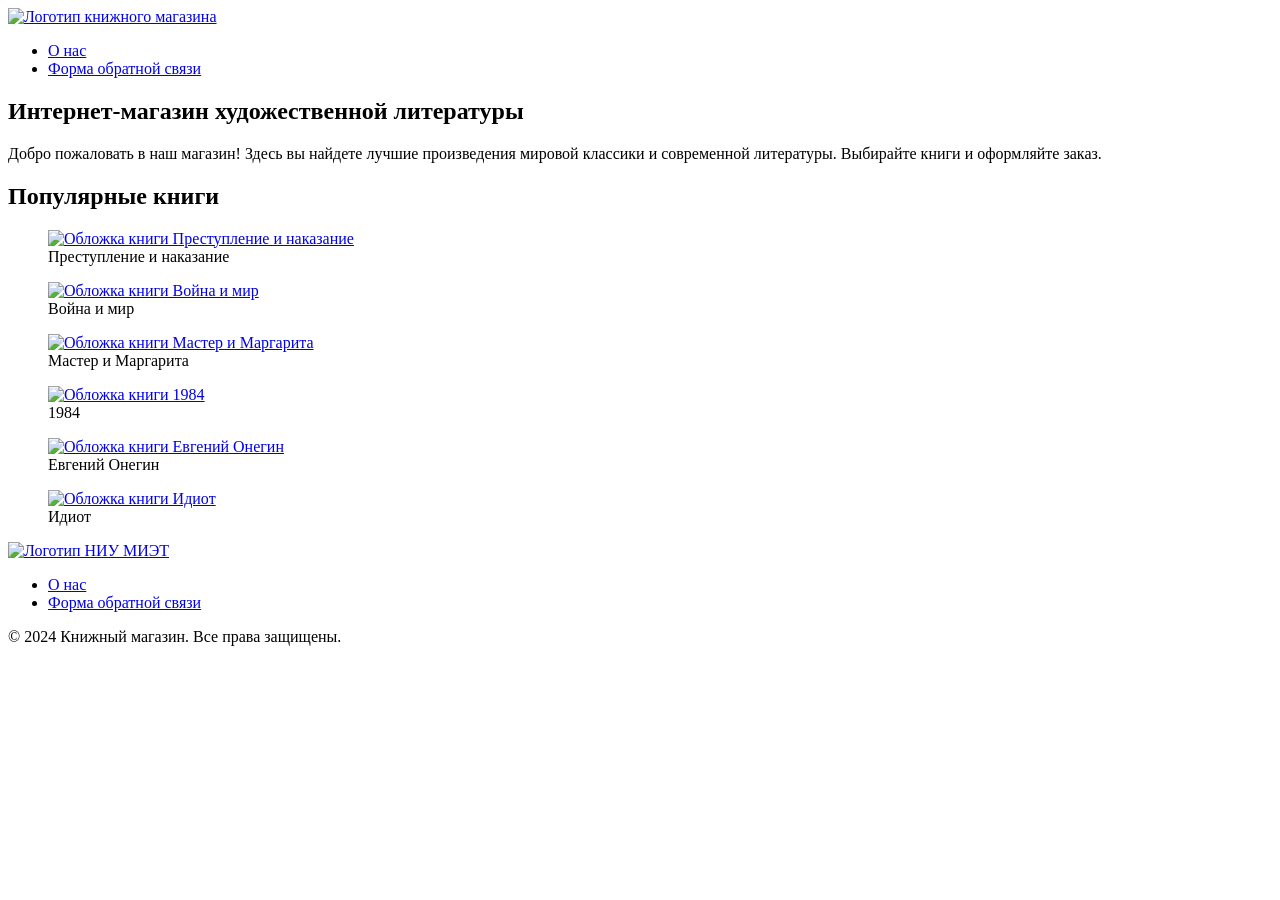
==== lab1/index.html @ bb47a2ff "finished lab1" ====
<!DOCTYPE html>
<html lang="ru">
<head>
    <meta charset="UTF-8">
    <meta name="viewport" content="width=device-width, initial-scale=1.0">
    <title>Книжный магазин - Художественная литература</title>
</head>
<body>
    <header>
        <a href="index.html">
            <img src="https://cdn-icons-png.flaticon.com/512/2997/2997600.png" alt="Логотип книжного магазина" width="80">
        </a>
        <nav>
            <ul>
                <li><a href="about.html">О нас</a></li>
                <li><a href="form.html">Форма обратной связи</a></li>
            </ul>
        </nav>
    </header>

    <main>
        <section>
            <h1>Интернет-магазин художественной литературы</h1>
            <p>Добро пожаловать в наш магазин! Здесь вы найдете лучшие произведения мировой классики и современной литературы. Выбирайте книги и оформляйте заказ.</p>
        </section>

        <section>
            <h2>Популярные книги</h2>
            <div>
                <figure>
                    <a href="book1.html">
                        <img src="https://upload.wikimedia.org/wikipedia/ru/thumb/8/84/Преступление_и_наказание_cover.jpg/300px-Преступление_и_наказание_cover.jpg" alt="Обложка книги Преступление и наказание" width="150">
                    </a>
                    <figcaption>Преступление и наказание</figcaption>
                </figure>
                <figure>
                    <a href="book2.html">
                        <img src="https://upload.wikimedia.org/wikipedia/commons/thumb/6/6d/War_and_Peace_1.jpg/300px-War_and_Peace_1.jpg" alt="Обложка книги Война и мир" width="150">
                    </a>
                    <figcaption>Война и мир</figcaption>
                </figure>
                <figure>
                    <a href="book3.html">
                        <img src="https://upload.wikimedia.org/wikipedia/ru/thumb/1/16/Master_i_Margarita_cover.jpg/300px-Master_i_Margarita_cover.jpg" alt="Обложка книги Мастер и Маргарита" width="150">
                    </a>
                    <figcaption>Мастер и Маргарита</figcaption>
                </figure>
                <figure>
                    <a href="book4.html">
                        <img src="https://upload.wikimedia.org/wikipedia/ru/thumb/a/a2/1984_%D0%9E%D1%80%D1%83%D1%8D%D0%BB%D0%BB.jpg/300px-1984_%D0%9E%D1%80%D1%83%D1%8D%D0%BB%D0%BB.jpg" alt="Обложка книги 1984" width="150">
                    </a>
                    <figcaption>1984</figcaption>
                </figure>
                <figure>
                    <a href="book5.html">
                        <img src="https://upload.wikimedia.org/wikipedia/ru/thumb/3/3c/Evgeniy_Onegin.jpg/300px-Evgeniy_Onegin.jpg" alt="Обложка книги Евгений Онегин" width="150">
                    </a>
                    <figcaption>Евгений Онегин</figcaption>
                </figure>
                <figure>
                    <a href="book6.html">
                        <img src="https://upload.wikimedia.org/wikipedia/ru/thumb/7/7d/Idiot_Dostoevsky.jpg/300px-Idiot_Dostoevsky.jpg" alt="Обложка книги Идиот" width="150">
                    </a>
                    <figcaption>Идиот</figcaption>
                </figure>
            </div>
        </section>
    </main>

    <footer>
        <a href="https://miet.ru/" target="_blank">
            <img src="https://www.miet.ru/upload/iblock/dc2/dc2e5b7e9d3e8c6b7f0a1e2c3d4a5b6f.png" alt="Логотип НИУ МИЭТ" width="50">
        </a>
        <nav>
            <ul>
                <li><a href="about.html">О нас</a></li>
                <li><a href="form.html">Форма обратной связи</a></li>
            </ul>
        </nav>
        <p>&copy; 2024 Книжный магазин. Все права защищены.</p>
    </footer>
</body>
</html>
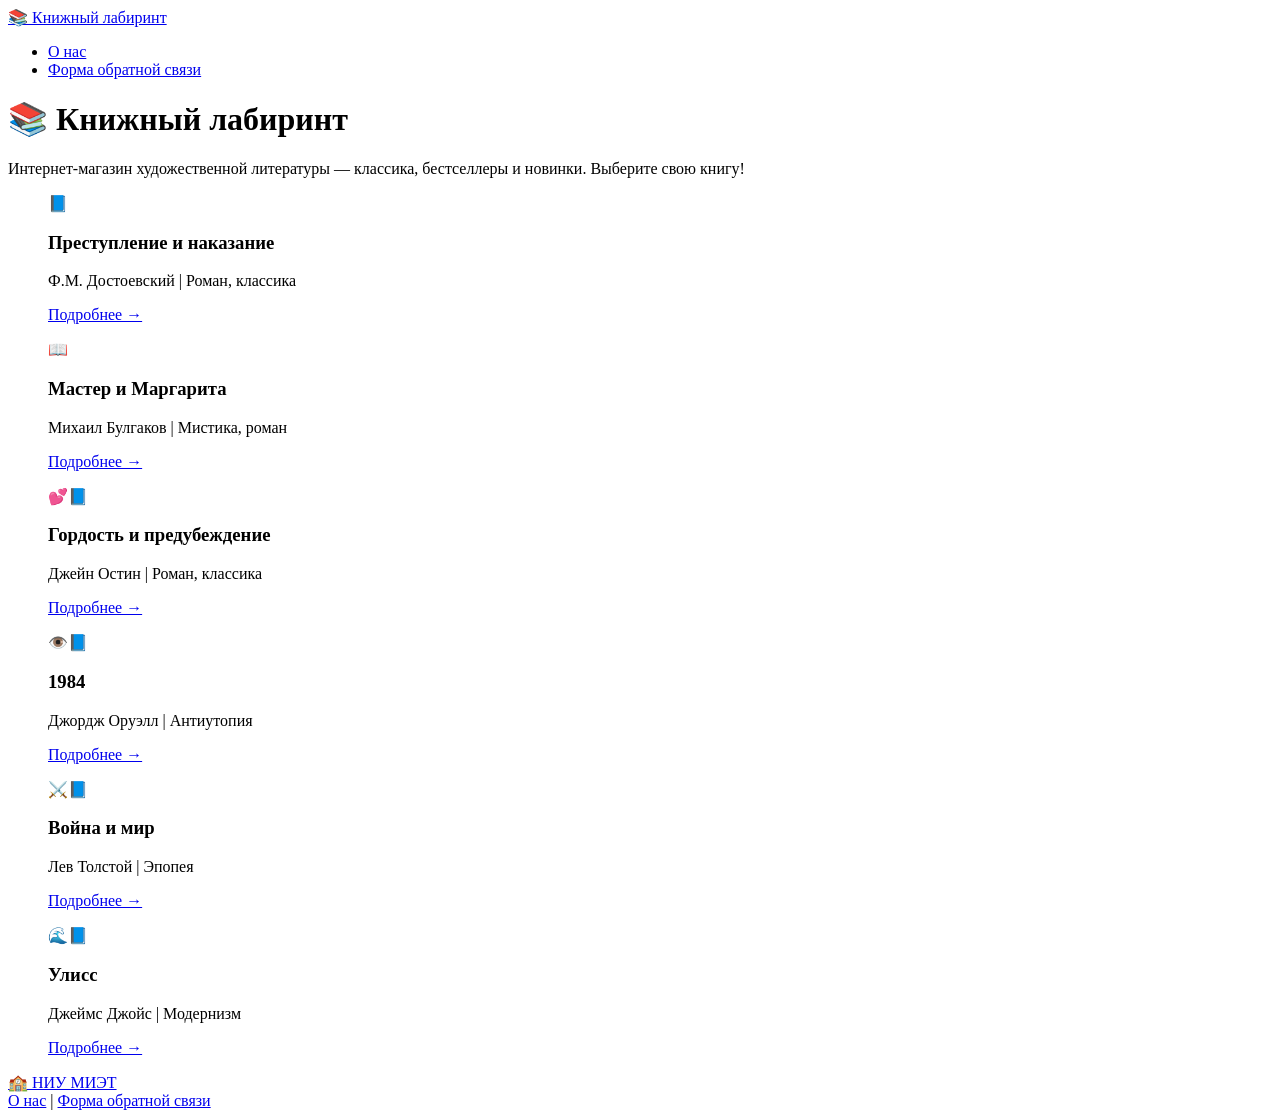
==== commit bad810b0: "lab1 finish" ====
--- a/lab1/index.html
+++ b/lab1/index.html
@@ -2,82 +2,97 @@
 <html lang="ru">
 <head>
     <meta charset="UTF-8">
-    <meta name="viewport" content="width=device-width, initial-scale=1.0">
-    <title>Книжный магазин - Художественная литература</title>
+    <title>Книжный лабиринт | Интернет-магазин художественной литературы</title>
 </head>
 <body>
-    <header>
-        <a href="index.html">
-            <img src="https://cdn-icons-png.flaticon.com/512/2997/2997600.png" alt="Логотип книжного магазина" width="80">
-        </a>
-        <nav>
-            <ul>
-                <li><a href="about.html">О нас</a></li>
-                <li><a href="form.html">Форма обратной связи</a></li>
-            </ul>
-        </nav>
-    </header>
 
-    <main>
-        <section>
-            <h1>Интернет-магазин художественной литературы</h1>
-            <p>Добро пожаловать в наш магазин! Здесь вы найдете лучшие произведения мировой классики и современной литературы. Выбирайте книги и оформляйте заказ.</p>
-        </section>
+<header>
+    <div class="logo">
+        <a href="index.html">📚 Книжный лабиринт</a>
+    </div>
+    <nav>
+        <ul>
+            <li><a href="about.html">О нас</a></li>
+            <li><a href="form.html">Форма обратной связи</a></li>
+        </ul>
+    </nav>
+</header>
 
-        <section>
-            <h2>Популярные книги</h2>
-            <div>
-                <figure>
-                    <a href="book1.html">
-                        <img src="https://upload.wikimedia.org/wikipedia/ru/thumb/8/84/Преступление_и_наказание_cover.jpg/300px-Преступление_и_наказание_cover.jpg" alt="Обложка книги Преступление и наказание" width="150">
-                    </a>
-                    <figcaption>Преступление и наказание</figcaption>
-                </figure>
-                <figure>
-                    <a href="book2.html">
-                        <img src="https://upload.wikimedia.org/wikipedia/commons/thumb/6/6d/War_and_Peace_1.jpg/300px-War_and_Peace_1.jpg" alt="Обложка книги Война и мир" width="150">
-                    </a>
-                    <figcaption>Война и мир</figcaption>
-                </figure>
-                <figure>
-                    <a href="book3.html">
-                        <img src="https://upload.wikimedia.org/wikipedia/ru/thumb/1/16/Master_i_Margarita_cover.jpg/300px-Master_i_Margarita_cover.jpg" alt="Обложка книги Мастер и Маргарита" width="150">
-                    </a>
-                    <figcaption>Мастер и Маргарита</figcaption>
-                </figure>
-                <figure>
-                    <a href="book4.html">
-                        <img src="https://upload.wikimedia.org/wikipedia/ru/thumb/a/a2/1984_%D0%9E%D1%80%D1%83%D1%8D%D0%BB%D0%BB.jpg/300px-1984_%D0%9E%D1%80%D1%83%D1%8D%D0%BB%D0%BB.jpg" alt="Обложка книги 1984" width="150">
-                    </a>
-                    <figcaption>1984</figcaption>
-                </figure>
-                <figure>
-                    <a href="book5.html">
-                        <img src="https://upload.wikimedia.org/wikipedia/ru/thumb/3/3c/Evgeniy_Onegin.jpg/300px-Evgeniy_Onegin.jpg" alt="Обложка книги Евгений Онегин" width="150">
-                    </a>
-                    <figcaption>Евгений Онегин</figcaption>
-                </figure>
-                <figure>
-                    <a href="book6.html">
-                        <img src="https://upload.wikimedia.org/wikipedia/ru/thumb/7/7d/Idiot_Dostoevsky.jpg/300px-Idiot_Dostoevsky.jpg" alt="Обложка книги Идиот" width="150">
-                    </a>
-                    <figcaption>Идиот</figcaption>
-                </figure>
-            </div>
-        </section>
-    </main>
+<main>
+    <h1>📚 Книжный лабиринт</h1>
+    <p>Интернет-магазин художественной литературы — классика, бестселлеры и новинки. Выберите свою книгу!</p>
+    
+    <div class="cards-grid">
+        <!-- карточка 1 -->
+        <figure>
+            📘
+            <figcaption>
+                <h3>Преступление и наказание</h3>
+                <p>Ф.М. Достоевский | Роман, классика</p>
+                <a href="book1.html">Подробнее →</a>
+            </figcaption>
+        </figure>
+        
+        <!-- карточка 2 -->
+        <figure>
+            📖
+            <figcaption>
+                <h3>Мастер и Маргарита</h3>
+                <p>Михаил Булгаков | Мистика, роман</p>
+                <a href="book2.html">Подробнее →</a>
+            </figcaption>
+        </figure>
+        
+        <!-- карточка 3 -->
+        <figure>
+            💕📘
+            <figcaption>
+                <h3>Гордость и предубеждение</h3>
+                <p>Джейн Остин | Роман, классика</p>
+                <a href="book3.html">Подробнее →</a>
+            </figcaption>
+        </figure>
+        
+        <!-- карточка 4 -->
+        <figure>
+            👁️📘
+            <figcaption>
+                <h3>1984</h3>
+                <p>Джордж Оруэлл | Антиутопия</p>
+                <a href="book4.html">Подробнее →</a>
+            </figcaption>
+        </figure>
+        
+        <!-- карточка 5 -->
+        <figure>
+            ⚔️📘
+            <figcaption>
+                <h3>Война и мир</h3>
+                <p>Лев Толстой | Эпопея</p>
+                <a href="book5.html">Подробнее →</a>
+            </figcaption>
+        </figure>
+        
+        <!-- карточка 6 -->
+        <figure>
+            🌊📘
+            <figcaption>
+                <h3>Улисс</h3>
+                <p>Джеймс Джойс | Модернизм</p>
+                <a href="book6.html">Подробнее →</a>
+            </figcaption>
+        </figure>
+    </div>
+</main>
 
-    <footer>
-        <a href="https://miet.ru/" target="_blank">
-            <img src="https://www.miet.ru/upload/iblock/dc2/dc2e5b7e9d3e8c6b7f0a1e2c3d4a5b6f.png" alt="Логотип НИУ МИЭТ" width="50">
-        </a>
-        <nav>
-            <ul>
-                <li><a href="about.html">О нас</a></li>
-                <li><a href="form.html">Форма обратной связи</a></li>
-            </ul>
-        </nav>
-        <p>&copy; 2024 Книжный магазин. Все права защищены.</p>
-    </footer>
+<footer>
+    <div>
+        <a href="https://miet.ru" target="_blank">🏫 НИУ МИЭТ</a>
+    </div>
+    <div>
+        <a href="about.html">О нас</a> | <a href="form.html">Форма обратной связи</a>
+    </div>
+</footer>
+
 </body>
 </html>
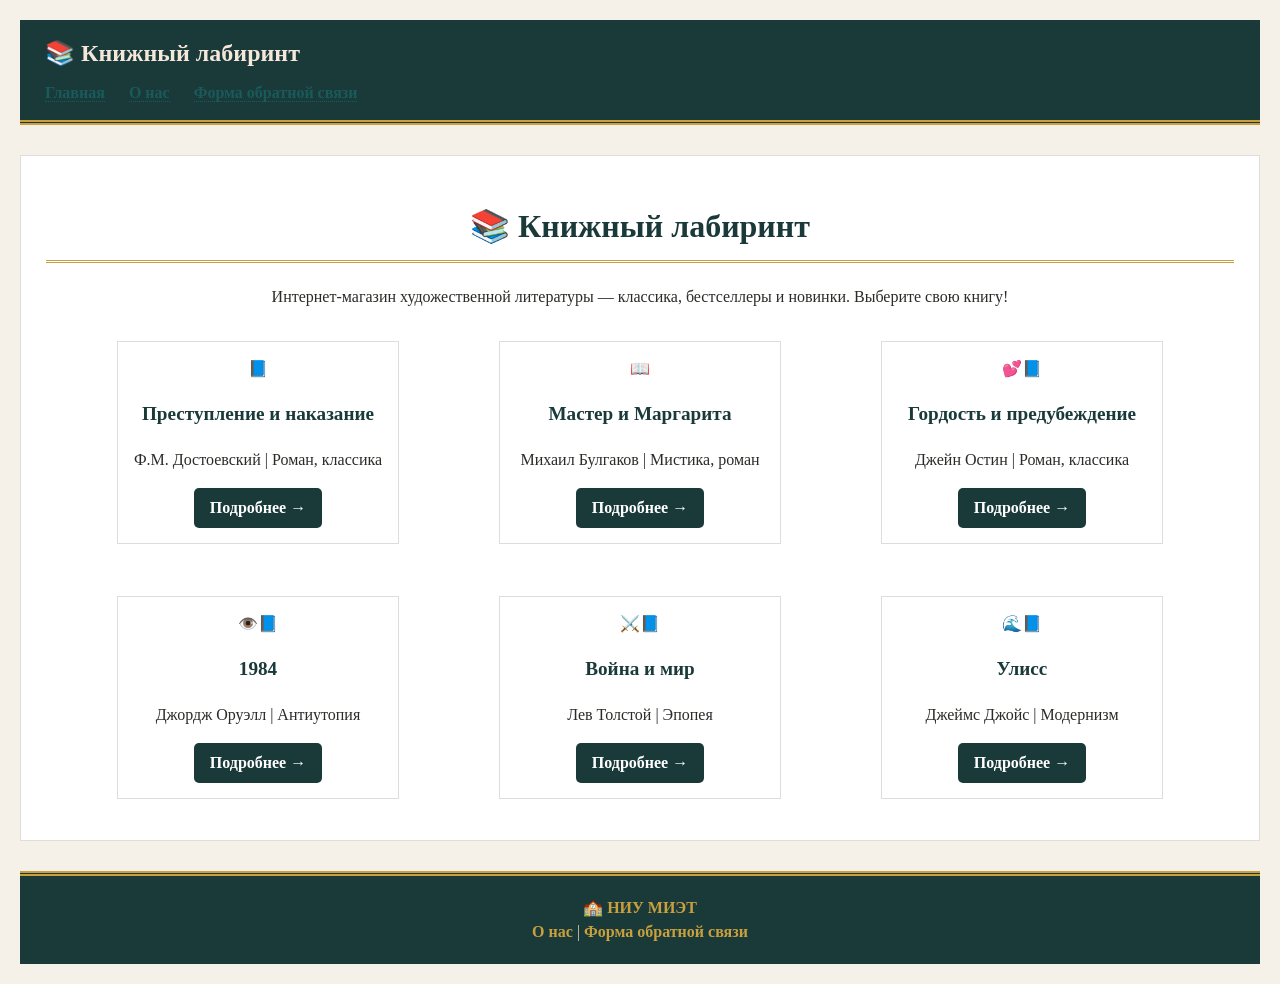
==== commit 27379962: "lab2 finish" ====
--- a/lab1/index.html
+++ b/lab1/index.html
@@ -3,95 +3,83 @@
 <head>
     <meta charset="UTF-8">
     <title>Книжный лабиринт | Интернет-магазин художественной литературы</title>
+    <link rel="stylesheet" href="style.css">
 </head>
 <body>
 
 <header>
-    <div class="logo">
-        <a href="index.html">📚 Книжный лабиринт</a>
-    </div>
+    <div class="logo">📚 Книжный лабиринт</div>
     <nav>
-        <ul>
-            <li><a href="about.html">О нас</a></li>
-            <li><a href="form.html">Форма обратной связи</a></li>
-        </ul>
+        <a href="index.html">Главная</a>
+        <a href="about.html">О нас</a>
+        <a href="form.html">Форма обратной связи</a>
     </nav>
 </header>
 
 <main>
     <h1>📚 Книжный лабиринт</h1>
-    <p>Интернет-магазин художественной литературы — классика, бестселлеры и новинки. Выберите свою книгу!</p>
+    <p style="text-align: center;">Интернет-магазин художественной литературы — классика, бестселлеры и новинки. Выберите свою книгу!</p>
     
     <div class="cards-grid">
-        <!-- карточка 1 -->
-        <figure>
+        <figure class="card">
             📘
             <figcaption>
                 <h3>Преступление и наказание</h3>
                 <p>Ф.М. Достоевский | Роман, классика</p>
-                <a href="book1.html">Подробнее →</a>
+                <a href="book1.html" class="button-link">Подробнее →</a>
             </figcaption>
         </figure>
         
-        <!-- карточка 2 -->
-        <figure>
+        <figure class="card">
             📖
             <figcaption>
                 <h3>Мастер и Маргарита</h3>
                 <p>Михаил Булгаков | Мистика, роман</p>
-                <a href="book2.html">Подробнее →</a>
+                <a href="book2.html" class="button-link">Подробнее →</a>
             </figcaption>
         </figure>
         
-        <!-- карточка 3 -->
-        <figure>
+        <figure class="card">
             💕📘
             <figcaption>
                 <h3>Гордость и предубеждение</h3>
                 <p>Джейн Остин | Роман, классика</p>
-                <a href="book3.html">Подробнее →</a>
+                <a href="book3.html" class="button-link">Подробнее →</a>
             </figcaption>
         </figure>
         
-        <!-- карточка 4 -->
-        <figure>
+        <figure class="card">
             👁️📘
             <figcaption>
                 <h3>1984</h3>
                 <p>Джордж Оруэлл | Антиутопия</p>
-                <a href="book4.html">Подробнее →</a>
+                <a href="book4.html" class="button-link">Подробнее →</a>
             </figcaption>
         </figure>
         
-        <!-- карточка 5 -->
-        <figure>
+        <figure class="card">
             ⚔️📘
             <figcaption>
                 <h3>Война и мир</h3>
                 <p>Лев Толстой | Эпопея</p>
-                <a href="book5.html">Подробнее →</a>
+                <a href="book5.html" class="button-link">Подробнее →</a>
             </figcaption>
         </figure>
         
-        <!-- карточка 6 -->
-        <figure>
+        <figure class="card">
             🌊📘
             <figcaption>
                 <h3>Улисс</h3>
                 <p>Джеймс Джойс | Модернизм</p>
-                <a href="book6.html">Подробнее →</a>
+                <a href="book6.html" class="button-link">Подробнее →</a>
             </figcaption>
         </figure>
     </div>
 </main>
 
 <footer>
-    <div>
-        <a href="https://miet.ru" target="_blank">🏫 НИУ МИЭТ</a>
-    </div>
-    <div>
-        <a href="about.html">О нас</a> | <a href="form.html">Форма обратной связи</a>
-    </div>
+    <div><a href="https://miet.ru" target="_blank">🏫 НИУ МИЭТ</a></div>
+    <div><a href="about.html">О нас</a> | <a href="form.html">Форма обратной связи</a></div>
 </footer>
 
 </body>
--- a/lab1/style.css
+++ b/lab1/style.css
@@ -0,0 +1,276 @@
+body {
+    background-color: #f5f0e8;
+    font-family: 'Georgia', 'Times New Roman', Times, serif;
+    color: #2c2b28;
+    margin: 0;
+    padding: 20px;
+    line-height: 1.5;
+}
+
+
+header {
+    background-color: #1a3a3a;
+    color: #f5e7d9;
+    padding: 15px 25px;
+    border-bottom: 5px double #c9a03d;
+    margin-bottom: 30px;
+}
+
+header a {
+    color: #f5e7d9;
+    text-decoration: none;
+    font-weight: bold;
+}
+
+header a:hover {
+    color: #c9a03d;
+    text-decoration: underline;
+}
+
+header .logo {
+    font-size: 1.5rem;
+    font-weight: bold;
+}
+
+nav {
+    margin-top: 10px;
+}
+
+nav a {
+    margin-right: 20px;
+}
+
+
+main {
+    background-color: #ffffff;
+    padding: 25px;
+    border: 1px solid #ddd;
+    margin-bottom: 30px;
+}
+
+
+h1 {
+    color: #1a3a3a;
+    font-family: 'Georgia', 'Times New Roman', Times, serif;
+    font-weight: bold;
+    text-align: center;
+    border-bottom: 3px double #c9a03d;
+    padding-bottom: 10px;
+}
+
+h2 {
+    color: #2c5a5a;
+    font-family: 'Georgia', 'Times New Roman', Times, serif;
+    font-weight: bold;
+    border-left: 5px solid #c9a03d;
+    padding-left: 15px;
+    margin-top: 25px;
+}
+
+h3 {
+    color: #3a6b6b;
+    font-family: 'Georgia', 'Times New Roman', Times, serif;
+    font-weight: bold;
+}
+
+
+
+table {
+    width: 100%;
+    border-collapse: collapse;
+    margin: 20px 0;
+    font-family: 'Courier New', Courier, monospace;
+}
+
+
+th, td {
+    border: 2px double #8b7a5a;
+    padding: 12px;
+    vertical-align: top;
+}
+
+
+th {
+    background-color: #3a6b6b;
+    color: #ffffff;
+    font-weight: bold;
+    text-align: center;
+    font-family: 'Georgia', 'Times New Roman', Times, serif;
+    border-bottom: 4px double #ffd966;
+}
+
+
+td:first-child {
+    background-color: #e8dcc8;
+    color: #1a3a3a;
+    font-weight: bold;
+    text-align: center;
+    font-family: 'Georgia', 'Times New Roman', Times, serif;
+    border-right: 3px double #c9a03d;
+}
+
+
+td {
+    background-color: #fefaf5;
+    color: #2c2b28;
+    text-align: left;
+    font-family: 'Segoe UI', Tahoma, Geneva, Verdana, sans-serif;
+}
+
+
+tr:nth-child(even) td:not(:first-child) {
+    background-color: #f5efe5;
+}
+
+
+
+
+a:link {
+    color: #1a5a5a;
+    font-family: 'Georgia', 'Times New Roman', Times, serif;
+    font-weight: 600;
+    text-decoration: none;
+    border-bottom: 1px dotted #1a5a5a;
+}
+
+
+a:visited {
+    color: #6b4c7c;
+    font-family: 'Georgia', 'Times New Roman', Times, serif;
+    font-weight: 600;
+    text-decoration: none;
+    border-bottom: 1px dotted #6b4c7c;
+}
+
+
+a:hover {
+    color: #c9a03d;
+    font-family: 'Georgia', 'Times New Roman', Times, serif;
+    font-weight: bold;
+    text-decoration: underline;
+    border-bottom: 2px solid #c9a03d;
+}
+
+
+a:active {
+    color: #ff6b6b;
+    font-family: 'Georgia', 'Times New Roman', Times, serif;
+    font-weight: bold;
+    text-decoration: none;
+    border-bottom: 2px dashed #ff6b6b;
+}
+
+
+.button-link:link,
+.back-link:link {
+    display: inline-block;
+    background-color: #1a3a3a;
+    color: #ffffff;
+    padding: 8px 16px;
+    text-decoration: none;
+    border-radius: 5px;
+    border: none;
+    font-weight: bold;
+}
+
+.button-link:visited,
+.back-link:visited {
+    background-color: #4a5a6a;
+    color: #dddddd;
+}
+
+.button-link:hover,
+.back-link:hover {
+    background-color: #c9a03d;
+    color: #1a3a3a;
+    text-decoration: none;
+    border-bottom: none;
+}
+
+.button-link:active,
+.back-link:active {
+    background-color: #ff6b6b;
+    color: white;
+}
+
+
+
+.cards-grid {
+    display: flex;
+    flex-wrap: wrap;
+    gap: 20px;
+    justify-content: center;
+}
+
+figure.card {
+    background-color: #ffffff;
+    border: 1px solid #ddd;
+    width: 250px;
+    padding: 15px;
+    text-align: center;
+}
+
+figure.card figcaption h3 {
+    color: #1a3a3a;
+    font-size: 1.2rem;
+}
+
+
+
+form {
+    background-color: #fefaf5;
+    padding: 20px;
+    border: 1px solid #ddd;
+}
+
+form div {
+    margin-bottom: 15px;
+}
+
+label {
+    font-weight: bold;
+    font-family: 'Georgia', 'Times New Roman', Times, serif;
+    color: #1a3a3a;
+}
+
+input, select, textarea {
+    padding: 8px;
+    border: 1px solid #ccc;
+    font-family: 'Segoe UI', Tahoma, Geneva, Verdana, sans-serif;
+}
+
+button {
+    background-color: #1a3a3a;
+    color: white;
+    padding: 10px 20px;
+    border: none;
+    font-weight: bold;
+    cursor: pointer;
+}
+
+button:hover {
+    background-color: #c9a03d;
+    color: #1a3a3a;
+}
+
+
+
+footer {
+    background-color: #1a3a3a;
+    color: #d6cdb0;
+    padding: 20px;
+    text-align: center;
+    border-top: 5px double #c9a03d;
+    margin-top: 30px;
+}
+
+footer a:link,
+footer a:visited {
+    color: #c9a03d;
+    border-bottom: none;
+}
+
+footer a:hover {
+    color: #ffffff;
+    text-decoration: underline;
+}
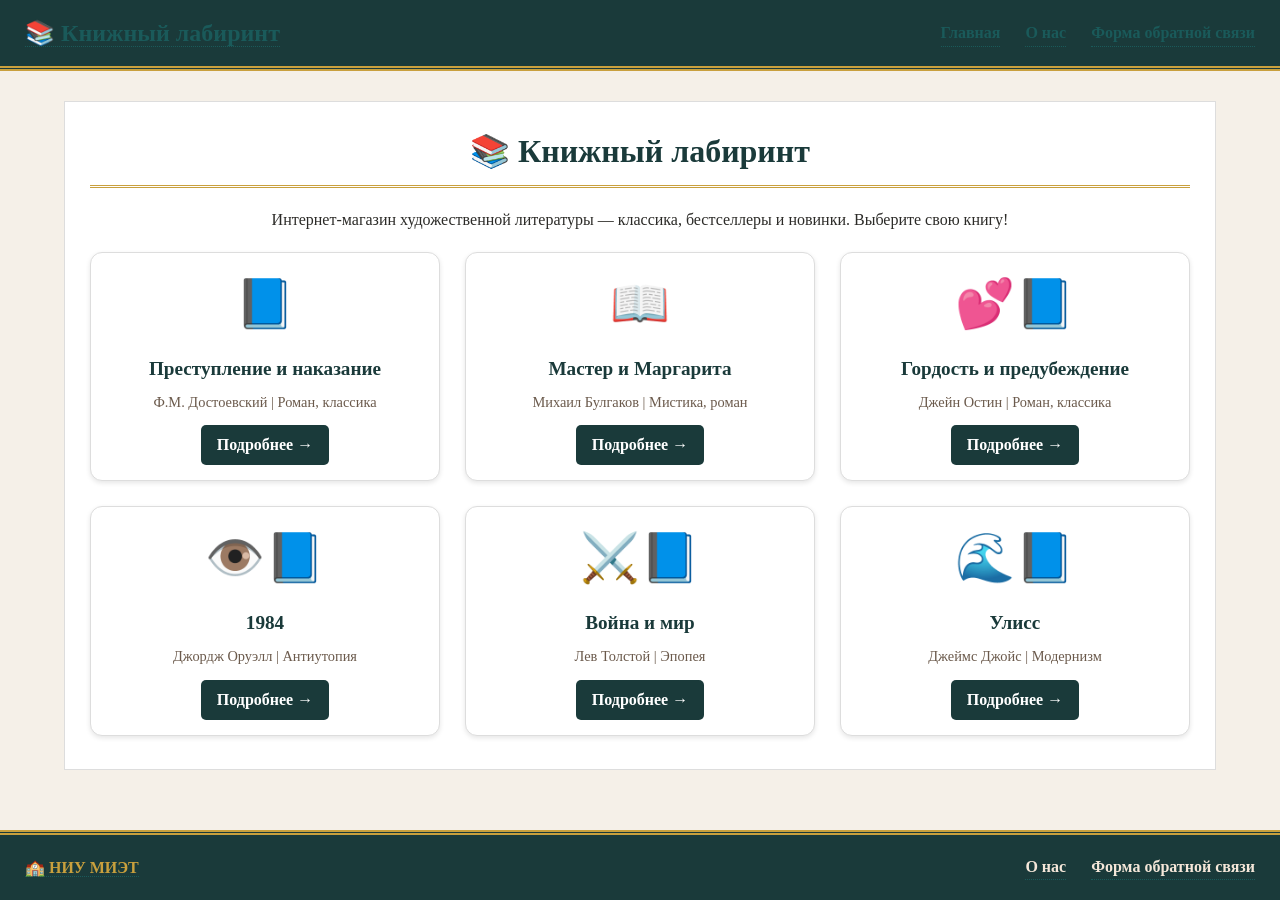
==== commit 829c9d40: "lab3" ====
--- a/lab1/index.html
+++ b/lab1/index.html
@@ -7,12 +7,16 @@
 </head>
 <body>
 
-<header>
-    <div class="logo">📚 Книжный лабиринт</div>
+<header class="header-container">
+    <div class="logo">
+        <a href="index.html">📚 Книжный лабиринт</a>
+    </div>
     <nav>
-        <a href="index.html">Главная</a>
-        <a href="about.html">О нас</a>
-        <a href="form.html">Форма обратной связи</a>
+        <ul class="nav-links">
+            <li><a href="index.html">Главная</a></li>
+            <li><a href="about.html">О нас</a></li>
+            <li><a href="form.html">Форма обратной связи</a></li>
+        </ul>
     </nav>
 </header>
 
@@ -22,7 +26,7 @@
     
     <div class="cards-grid">
         <figure class="card">
-            📘
+            <div style="font-size: 3rem;">📘</div>
             <figcaption>
                 <h3>Преступление и наказание</h3>
                 <p>Ф.М. Достоевский | Роман, классика</p>
@@ -31,7 +35,7 @@
         </figure>
         
         <figure class="card">
-            📖
+            <div style="font-size: 3rem;">📖</div>
             <figcaption>
                 <h3>Мастер и Маргарита</h3>
                 <p>Михаил Булгаков | Мистика, роман</p>
@@ -40,7 +44,7 @@
         </figure>
         
         <figure class="card">
-            💕📘
+            <div style="font-size: 3rem;">💕📘</div>
             <figcaption>
                 <h3>Гордость и предубеждение</h3>
                 <p>Джейн Остин | Роман, классика</p>
@@ -49,7 +53,7 @@
         </figure>
         
         <figure class="card">
-            👁️📘
+            <div style="font-size: 3rem;">👁️📘</div>
             <figcaption>
                 <h3>1984</h3>
                 <p>Джордж Оруэлл | Антиутопия</p>
@@ -58,7 +62,7 @@
         </figure>
         
         <figure class="card">
-            ⚔️📘
+            <div style="font-size: 3rem;">⚔️📘</div>
             <figcaption>
                 <h3>Война и мир</h3>
                 <p>Лев Толстой | Эпопея</p>
@@ -67,7 +71,7 @@
         </figure>
         
         <figure class="card">
-            🌊📘
+            <div style="font-size: 3rem;">🌊📘</div>
             <figcaption>
                 <h3>Улисс</h3>
                 <p>Джеймс Джойс | Модернизм</p>
@@ -77,9 +81,14 @@
     </div>
 </main>
 
-<footer>
-    <div><a href="https://miet.ru" target="_blank">🏫 НИУ МИЭТ</a></div>
-    <div><a href="about.html">О нас</a> | <a href="form.html">Форма обратной связи</a></div>
+<footer class="footer-container">
+    <div class="footer-logo">
+        <a href="https://miet.ru" target="_blank">🏫 НИУ МИЭТ</a>
+    </div>
+    <div class="footer-links">
+        <a href="about.html">О нас</a>
+        <a href="form.html">Форма обратной связи</a>
+    </div>
 </footer>
 
 </body>
--- a/lab1/style.css
+++ b/lab1/style.css
@@ -1,54 +1,86 @@
+/* ========== ОСНОВНЫЕ СТИЛИ ДЛЯ ВСЕХ СТРАНИЦ ========== */
+
+* {
+    margin: 0;
+    padding: 0;
+    box-sizing: border-box;
+}
+
 body {
     background-color: #f5f0e8;
     font-family: 'Georgia', 'Times New Roman', Times, serif;
     color: #2c2b28;
-    margin: 0;
-    padding: 20px;
     line-height: 1.5;
-}
-
-
-header {
+    min-height: 100vh;
+    display: flex;
+    flex-direction: column;
+}
+
+/* ========== HEADER - Flex контейнер ========== */
+/* Логотип и панель навигации прижаты к противоположным сторонам */
+/* Элементы выровнены по вертикали */
+
+.header-container {
     background-color: #1a3a3a;
     color: #f5e7d9;
     padding: 15px 25px;
     border-bottom: 5px double #c9a03d;
     margin-bottom: 30px;
-}
-
-header a {
+    display: flex;
+    justify-content: space-between;  /* прижаты к противоположным сторонам */
+    align-items: center;             /* выравнивание по вертикали */
+    flex-wrap: wrap;
+}
+
+.logo {
+    font-size: 1.5rem;
+    font-weight: bold;
+}
+
+.logo a {
     color: #f5e7d9;
     text-decoration: none;
-    font-weight: bold;
-}
-
-header a:hover {
+}
+
+.logo a:hover {
+    color: #c9a03d;
+}
+
+/* Панель навигации - ссылки на одной строке, между ними расстояние */
+.nav-links {
+    display: flex;
+    gap: 25px;           /* расстояние между ссылками */
+    list-style: none;
+    flex-wrap: wrap;
+}
+
+.nav-links a {
+    color: #f5e7d9;
+    text-decoration: none;
+    font-weight: bold;
+    padding: 5px 0;
+}
+
+.nav-links a:hover {
     color: #c9a03d;
     text-decoration: underline;
 }
 
-header .logo {
-    font-size: 1.5rem;
-    font-weight: bold;
-}
-
-nav {
-    margin-top: 10px;
-}
-
-nav a {
-    margin-right: 20px;
-}
-
+/* ========== ОСНОВНОЙ КОНТЕНТ ========== */
 
 main {
     background-color: #ffffff;
     padding: 25px;
     border: 1px solid #ddd;
     margin-bottom: 30px;
-}
-
-
+    max-width: 1400px;
+    margin-left: auto;
+    margin-right: auto;
+    width: 90%;
+    flex: 1;
+}
+
+/* Заголовки */
 h1 {
     color: #1a3a3a;
     font-family: 'Georgia', 'Times New Roman', Times, serif;
@@ -56,6 +88,7 @@
     text-align: center;
     border-bottom: 3px double #c9a03d;
     padding-bottom: 10px;
+    margin-bottom: 20px;
 }
 
 h2 {
@@ -64,16 +97,77 @@
     font-weight: bold;
     border-left: 5px solid #c9a03d;
     padding-left: 15px;
-    margin-top: 25px;
+    margin: 25px 0 15px 0;
 }
 
 h3 {
     color: #3a6b6b;
     font-family: 'Georgia', 'Times New Roman', Times, serif;
     font-weight: bold;
-}
-
-
+    margin: 15px 0 10px 0;
+}
+
+/* ========== КАРТОЧКИ ТОВАРОВ (ГЛАВНАЯ СТРАНИЦА) ========== */
+/* Flex-контейнер для карточек */
+
+.cards-grid {
+    display: flex;
+    flex-wrap: wrap;        /* перенос карточек на следующую строку */
+    gap: 25px;
+    justify-content: center;
+    margin-top: 20px;
+}
+
+/* Стиль одной карточки */
+.card {
+    background-color: #ffffff;
+    border: 1px solid #ddd;
+    border-radius: 12px;
+    padding: 15px;
+    text-align: center;
+    transition: transform 0.2s, box-shadow 0.2s;
+    min-width: 280px;       /* минимальная ширина карточки */
+    max-width: 350px;       /* максимальная ширина карточки */
+    width: 100%;
+    flex: 1 1 280px;        /* flex-grow, flex-shrink, flex-basis */
+    box-shadow: 0 2px 5px rgba(0,0,0,0.1);
+}
+
+.card:hover {
+    transform: translateY(-5px);
+    box-shadow: 0 5px 15px rgba(0,0,0,0.15);
+}
+
+.card figcaption {
+    margin-top: 10px;
+}
+
+.card figcaption h3 {
+    color: #1a3a3a;
+    font-size: 1.2rem;
+    margin-bottom: 8px;
+}
+
+.card figcaption p {
+    color: #6b5a4c;
+    font-size: 0.9rem;
+    margin-bottom: 12px;
+}
+
+/* Адаптивность для маленьких экранов */
+@media (max-width: 700px) {
+    .card {
+        min-width: 240px;
+        max-width: 100%;
+    }
+    
+    main {
+        width: 95%;
+        padding: 15px;
+    }
+}
+
+/* ========== СТИЛИ ДЛЯ ТАБЛИЦ ========== */
 
 table {
     width: 100%;
@@ -82,14 +176,12 @@
     font-family: 'Courier New', Courier, monospace;
 }
 
-
 th, td {
     border: 2px double #8b7a5a;
     padding: 12px;
     vertical-align: top;
 }
 
-
 th {
     background-color: #3a6b6b;
     color: #ffffff;
@@ -99,7 +191,6 @@
     border-bottom: 4px double #ffd966;
 }
 
-
 td:first-child {
     background-color: #e8dcc8;
     color: #1a3a3a;
@@ -108,7 +199,6 @@
     font-family: 'Georgia', 'Times New Roman', Times, serif;
     border-right: 3px double #c9a03d;
 }
-
 
 td {
     background-color: #fefaf5;
@@ -117,13 +207,11 @@
     font-family: 'Segoe UI', Tahoma, Geneva, Verdana, sans-serif;
 }
 
-
 tr:nth-child(even) td:not(:first-child) {
     background-color: #f5efe5;
 }
 
-
-
+/* ========== СТИЛИ ДЛЯ ГИПЕРССЫЛОК (псевдоклассы) ========== */
 
 a:link {
     color: #1a5a5a;
@@ -133,7 +221,6 @@
     border-bottom: 1px dotted #1a5a5a;
 }
 
-
 a:visited {
     color: #6b4c7c;
     font-family: 'Georgia', 'Times New Roman', Times, serif;
@@ -142,7 +229,6 @@
     border-bottom: 1px dotted #6b4c7c;
 }
 
-
 a:hover {
     color: #c9a03d;
     font-family: 'Georgia', 'Times New Roman', Times, serif;
@@ -151,7 +237,6 @@
     border-bottom: 2px solid #c9a03d;
 }
 
-
 a:active {
     color: #ff6b6b;
     font-family: 'Georgia', 'Times New Roman', Times, serif;
@@ -159,7 +244,6 @@
     text-decoration: none;
     border-bottom: 2px dashed #ff6b6b;
 }
-
 
 .button-link:link,
 .back-link:link {
@@ -193,84 +277,170 @@
     color: white;
 }
 
-
-
-.cards-grid {
+/* ========== ФОРМА (flex-direction: column) ========== */
+
+.form-container {
+    display: flex;
+    flex-direction: column;   /* вертикальное расположение */
+    gap: 20px;               /* отступы между блоками с input */
+}
+
+.form-group {
+    display: flex;
+    flex-direction: column;
+    gap: 8px;
+}
+
+.form-group label {
+    font-weight: bold;
+    font-family: 'Georgia', 'Times New Roman', Times, serif;
+    color: #1a3a3a;
+}
+
+.form-group input,
+.form-group select,
+.form-group textarea {
+    padding: 10px;
+    border: 1px solid #ccc;
+    border-radius: 6px;
+    font-family: 'Segoe UI', Tahoma, Geneva, Verdana, sans-serif;
+    font-size: 1rem;
+    width: 100%;
+    max-width: 500px;
+}
+
+.checkbox-group {
     display: flex;
     flex-wrap: wrap;
+    gap: 15px;
+    margin-top: 5px;
+}
+
+.checkbox-group label {
+    font-weight: normal;
+    display: flex;
+    align-items: center;
+    gap: 5px;
+}
+
+.radio-group {
+    display: flex;
     gap: 20px;
-    justify-content: center;
-}
-
-figure.card {
-    background-color: #ffffff;
-    border: 1px solid #ddd;
-    width: 250px;
-    padding: 15px;
-    text-align: center;
-}
-
-figure.card figcaption h3 {
-    color: #1a3a3a;
-    font-size: 1.2rem;
-}
-
-
-
-form {
-    background-color: #fefaf5;
-    padding: 20px;
-    border: 1px solid #ddd;
-}
-
-form div {
-    margin-bottom: 15px;
-}
-
-label {
-    font-weight: bold;
-    font-family: 'Georgia', 'Times New Roman', Times, serif;
-    color: #1a3a3a;
-}
-
-input, select, textarea {
-    padding: 8px;
-    border: 1px solid #ccc;
-    font-family: 'Segoe UI', Tahoma, Geneva, Verdana, sans-serif;
-}
-
-button {
+    margin-top: 5px;
+}
+
+.radio-group label {
+    font-weight: normal;
+    display: flex;
+    align-items: center;
+    gap: 5px;
+}
+
+/* Кнопки формы - выровнены по правому краю */
+.form-buttons {
+    display: flex;
+    gap: 15px;
+    justify-content: flex-end;  /* кнопки прижаты к правому краю */
+    margin-top: 10px;
+}
+
+.form-buttons button {
     background-color: #1a3a3a;
     color: white;
-    padding: 10px 20px;
+    padding: 10px 25px;
     border: none;
+    border-radius: 6px;
     font-weight: bold;
     cursor: pointer;
-}
-
-button:hover {
+    font-size: 1rem;
+    transition: background-color 0.2s;
+}
+
+.form-buttons button:hover {
     background-color: #c9a03d;
     color: #1a3a3a;
 }
 
-
-
-footer {
+.form-buttons button[type="reset"] {
+    background-color: #6b5a4c;
+}
+
+.form-buttons button[type="reset"]:hover {
+    background-color: #c9a03d;
+    color: #1a3a3a;
+}
+
+/* ========== FOOTER (аналогично Header) ========== */
+
+.footer-container {
     background-color: #1a3a3a;
     color: #d6cdb0;
-    padding: 20px;
-    text-align: center;
+    padding: 20px 25px;
     border-top: 5px double #c9a03d;
     margin-top: 30px;
-}
-
-footer a:link,
-footer a:visited {
+    display: flex;
+    justify-content: space-between;  /* элементы прижаты к противоположным сторонам */
+    align-items: center;             /* выравнивание по вертикали */
+    flex-wrap: wrap;
+    gap: 15px;
+}
+
+.footer-logo a {
     color: #c9a03d;
-    border-bottom: none;
-}
-
-footer a:hover {
+    text-decoration: none;
+    font-weight: bold;
+}
+
+.footer-logo a:hover {
     color: #ffffff;
     text-decoration: underline;
+}
+
+.footer-links {
+    display: flex;
+    gap: 25px;           /* расстояние между ссылками */
+    flex-wrap: wrap;
+}
+
+.footer-links a {
+    color: #f5e7d9;
+    text-decoration: none;
+}
+
+.footer-links a:hover {
+    color: #c9a03d;
+    text-decoration: underline;
+}
+
+/* Адаптивность для мобильных устройств */
+@media (max-width: 600px) {
+    .header-container {
+        flex-direction: column;
+        text-align: center;
+        gap: 12px;
+    }
+    
+    .footer-container {
+        flex-direction: column;
+        text-align: center;
+        gap: 12px;
+    }
+    
+    .nav-links {
+        justify-content: center;
+    }
+    
+    .footer-links {
+        justify-content: center;
+    }
+    
+    .form-buttons {
+        justify-content: center;
+    }
+    
+    .form-group input,
+    .form-group select,
+    .form-group textarea {
+        max-width: 100%;
+    }
 }
